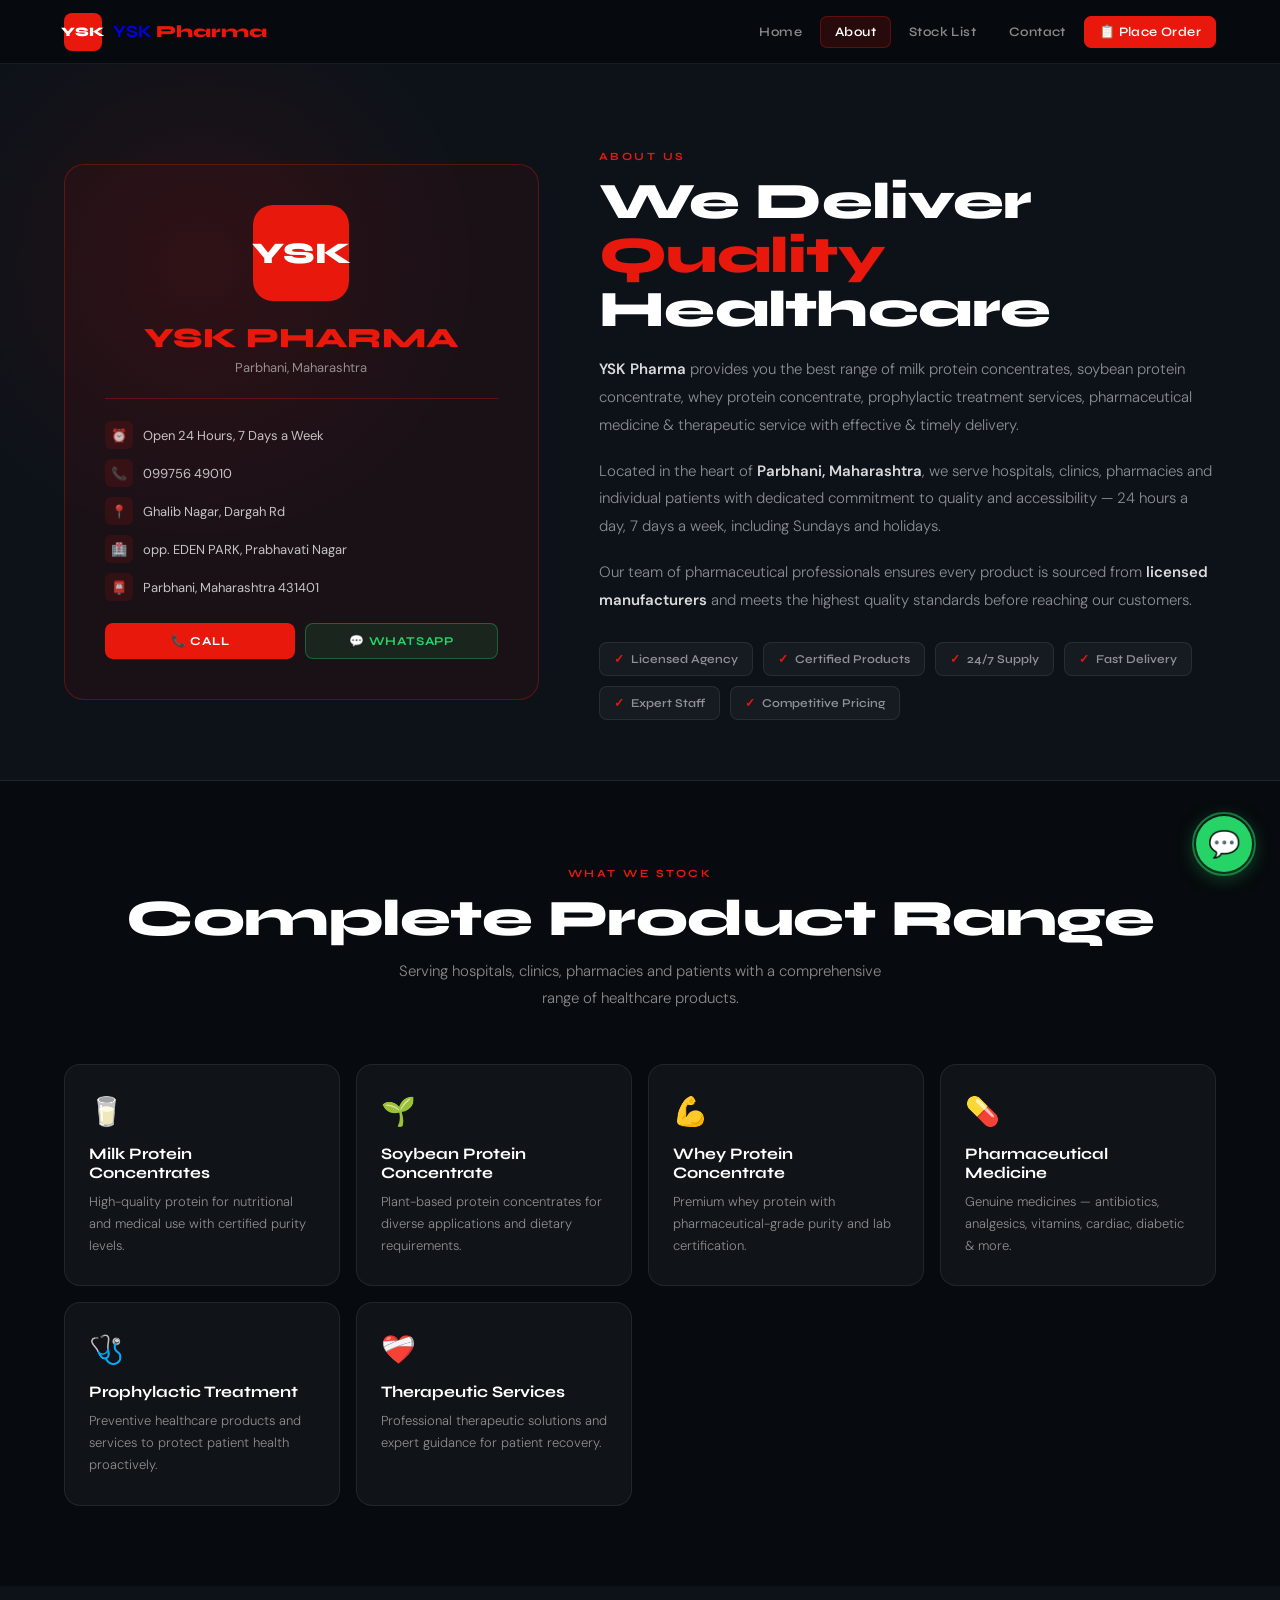
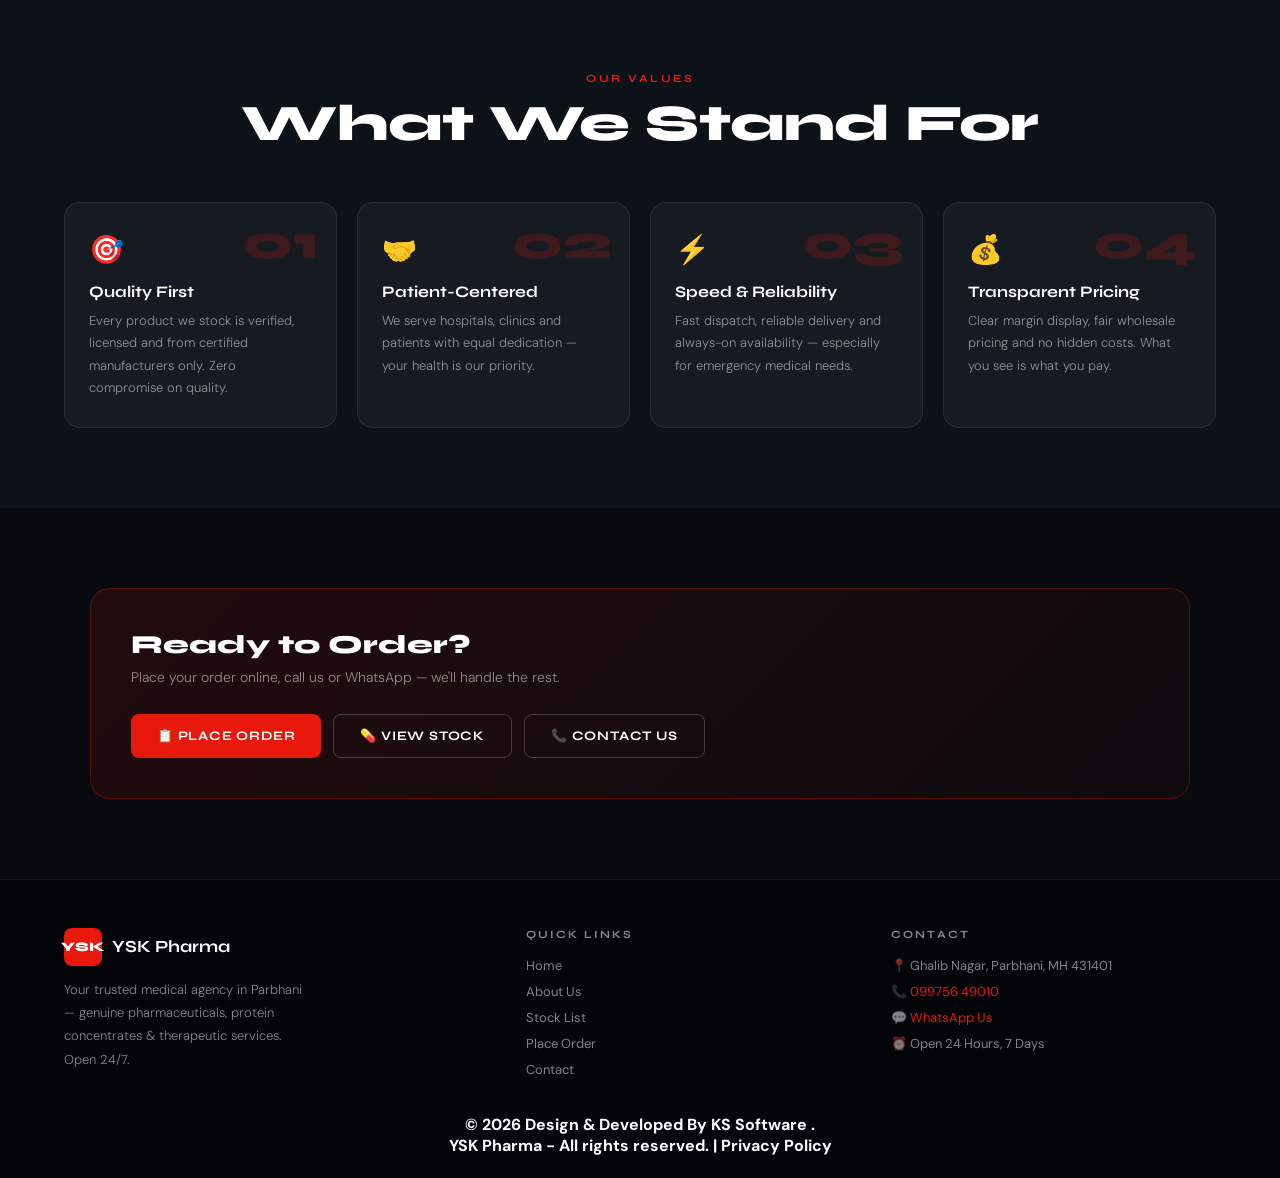
==== about.html @ 0a5736e4 "YSK PHARMA WHOLESALE WERBSTIE FOR YSK" ====
<!DOCTYPE html>
<html lang="en">
<head>
<meta charset="UTF-8">
<meta name="viewport" content="width=device-width, initial-scale=1.0">
<title>About Us — YSK Pharma | Parbhani</title>
<link rel="stylesheet" href="style.css">
<style>
.about-hero {
  padding:80px 5% 60px;
  background:var(--dark2);
  border-bottom:1px solid var(--border);
  position:relative; overflow:hidden;
}
.about-hero::before {
  content:''; position:absolute; top:-100px; left:-100px;
  width:600px; height:600px; border-radius:50%;
  background:radial-gradient(circle,rgba(232,24,12,.1) 0%,transparent 65%);
  pointer-events:none;
}
.about-hero-inner { display:grid; grid-template-columns:1fr 1.3fr; gap:60px; align-items:center; max-width:1200px; margin:0 auto; position:relative; z-index:1; }

/* profile card */
.profile-card {
  background:rgba(232,24,12,.06); border:1px solid var(--border-red);
  border-radius:20px; padding:40px; text-align:center;
}
.profile-icon {
  width:96px; height:96px; background:var(--red); border-radius:20px;
  display:flex; align-items:center; justify-content:center;
  font-family:var(--fd); font-size:30px; font-weight:800; color:#fff;
  margin:0 auto 20px;
}
.profile-name { font-family:var(--fd); font-size:28px; font-weight:800; color:var(--red); margin-bottom:4px; }
.profile-loc { font-size:13px; color:var(--muted); }
.profile-div { border:none; border-top:1px solid var(--border-red); margin:22px 0; }
.profile-items { display:flex; flex-direction:column; gap:10px; text-align:left; }
.pi { display:flex; align-items:center; gap:10px; font-size:13px; color:rgba(255,255,255,.75); }
.pi-ico { width:28px; height:28px; background:rgba(232,24,12,.12); border-radius:6px; display:flex; align-items:center; justify-content:center; font-size:13px; flex-shrink:0; }
.profile-btns { display:flex; gap:10px; margin-top:22px; }
.profile-btns a { flex:1; justify-content:center; font-size:12px; padding:10px 16px; }

/* about content */
.about-content .sec-h { margin-bottom:20px; }
.about-content p { color:var(--muted); font-size:15px; line-height:1.85; margin-bottom:18px; font-weight:300; }
.about-content p strong { color:rgba(255,255,255,.85); font-weight:600; }
.cert-row { display:flex; gap:10px; flex-wrap:wrap; margin-top:28px; }
.cert-badge {
  background:var(--panel); border:1px solid var(--border); border-radius:8px;
  padding:9px 14px; font-size:12px; font-family:var(--fd); font-weight:600; color:var(--muted);
  display:flex; align-items:center; gap:7px;
}
.cert-badge span { color:var(--red); }

/* values */
.vals-grid { display:grid; grid-template-columns:repeat(auto-fit,minmax(220px,1fr)); gap:20px; }
.val-card {
  background:var(--panel); border:1px solid var(--border); border-radius:16px;
  padding:28px 24px; transition:all .3s; position:relative;
}
.val-card:hover { background:var(--panel-h); border-color:var(--border-red); transform:translateY(-4px); }
.val-num {
  font-family:var(--fd); font-size:48px; font-weight:800;
  color:rgba(232,24,12,.2); position:absolute; top:16px; right:18px; line-height:1;
}
.val-icon { font-size:28px; margin-bottom:14px; }
.val-title { font-family:var(--fd); font-size:16px; font-weight:700; margin-bottom:9px; }
.val-desc { font-size:13px; color:var(--muted); line-height:1.7; font-weight:300; }

/* team strip */
.team-strip {
  background:linear-gradient(135deg,rgba(232,24,12,.12),rgba(232,24,12,.03));
  border:1px solid var(--border-red); border-radius:20px; padding:40px;
  display:flex; align-items:center; justify-content:space-between; gap:28px; flex-wrap:wrap;
}
.team-strip-text h3 { font-family:var(--fd); font-size:26px; font-weight:800; margin-bottom:8px; }
.team-strip-text p { font-size:14px; color:var(--muted); font-weight:300; }
.team-strip-btns { display:flex; gap:12px; flex-wrap:wrap; }

@media(max-width:900px){
  .about-hero-inner { grid-template-columns:1fr; }
}
</style>
</head>
<body>

<!-- NAV -->
<nav id="nav">
  <a href="index.html" class="nav-logo">
    <div class="nav-mark">YSK</div>
    <div class="nav-brand">YSK <b>Pharma</b></div>
  </a>
  <div class="nav-links" id="navLinks">
    <a href="index.html">Home</a>
    <a href="about.html" class="active">About</a>
    <a href="stock.html">Stock List</a>
    <a href="contact.html">Contact</a>
    <a href="order.html" class="nav-cta">📋 Place Order</a>
  </div>
  <button class="nav-mb" onclick="document.getElementById('nav').classList.toggle('mobile-open')">☰</button>
</nav>

<div class="pg">

  <!-- ABOUT HERO -->
  <section class="about-hero">
    <div class="about-hero-inner">
      <div class="profile-card">
        <div class="profile-icon">YSK</div>
        <div class="profile-name">YSK PHARMA</div>
        <div class="profile-loc">Parbhani, Maharashtra</div>
        <div class="profile-div"></div>
        <div class="profile-items">
          <div class="pi"><div class="pi-ico">⏰</div>Open 24 Hours, 7 Days a Week</div>
          <div class="pi"><div class="pi-ico">📞</div>099756 49010</div>
          <div class="pi"><div class="pi-ico">📍</div>Ghalib Nagar, Dargah Rd</div>
          <div class="pi"><div class="pi-ico">🏥</div>opp. EDEN PARK, Prabhavati Nagar</div>
          <div class="pi"><div class="pi-ico">📮</div>Parbhani, Maharashtra 431401</div>
        </div>
        <div class="profile-btns">
          <a href="tel:09975649010" class="btn-r">📞 Call</a>
          <a href="https://wa.me/919975649010" target="_blank" class="btn-wa">💬 WhatsApp</a>
        </div>
      </div>

      <div class="about-content">
        <div class="sec-tag">About Us</div>
        <h2 class="sec-h">We Deliver <span style="color:var(--red)">Quality</span><br>Healthcare</h2>
        <p><strong>YSK Pharma</strong> provides you the best range of milk protein concentrates, soybean protein concentrate, whey protein concentrate, prophylactic treatment services, pharmaceutical medicine &amp; therapeutic service with effective &amp; timely delivery.</p>
        <p>Located in the heart of <strong>Parbhani, Maharashtra</strong>, we serve hospitals, clinics, pharmacies and individual patients with dedicated commitment to quality and accessibility — 24 hours a day, 7 days a week, including Sundays and holidays.</p>
        <p>Our team of pharmaceutical professionals ensures every product is sourced from <strong>licensed manufacturers</strong> and meets the highest quality standards before reaching our customers.</p>
        <div class="cert-row">
          <div class="cert-badge"><span>✓</span> Licensed Agency</div>
          <div class="cert-badge"><span>✓</span> Certified Products</div>
          <div class="cert-badge"><span>✓</span> 24/7 Supply</div>
          <div class="cert-badge"><span>✓</span> Fast Delivery</div>
          <div class="cert-badge"><span>✓</span> Expert Staff</div>
          <div class="cert-badge"><span>✓</span> Competitive Pricing</div>
        </div>
      </div>
    </div>
  </section>

  <!-- PRODUCT RANGE -->
  <section class="section sec-darker">
    <div class="sec-header center">
      <div class="sec-tag">What We Stock</div>
      <h2 class="sec-h">Complete Product Range</h2>
      <p class="sec-sub">Serving hospitals, clinics, pharmacies and patients with a comprehensive range of healthcare products.</p>
    </div>
    <div class="svc-grid">
      <div class="svc-card"><div class="svc-icon">🥛</div><div class="svc-name">Milk Protein Concentrates</div><p class="svc-desc">High-quality protein for nutritional and medical use with certified purity levels.</p></div>
      <div class="svc-card"><div class="svc-icon">🌱</div><div class="svc-name">Soybean Protein Concentrate</div><p class="svc-desc">Plant-based protein concentrates for diverse applications and dietary requirements.</p></div>
      <div class="svc-card"><div class="svc-icon">💪</div><div class="svc-name">Whey Protein Concentrate</div><p class="svc-desc">Premium whey protein with pharmaceutical-grade purity and lab certification.</p></div>
      <div class="svc-card"><div class="svc-icon">💊</div><div class="svc-name">Pharmaceutical Medicine</div><p class="svc-desc">Genuine medicines — antibiotics, analgesics, vitamins, cardiac, diabetic &amp; more.</p></div>
      <div class="svc-card"><div class="svc-icon">🩺</div><div class="svc-name">Prophylactic Treatment</div><p class="svc-desc">Preventive healthcare products and services to protect patient health proactively.</p></div>
      <div class="svc-card"><div class="svc-icon">❤️‍🩹</div><div class="svc-name">Therapeutic Services</div><p class="svc-desc">Professional therapeutic solutions and expert guidance for patient recovery.</p></div>
    </div>
  </section>

  <!-- VALUES -->
  <section class="section sec-dark">
    <div class="sec-header center">
      <div class="sec-tag">Our Values</div>
      <h2 class="sec-h">What We Stand For</h2>
    </div>
    <div class="vals-grid">
      <div class="val-card">
        <div class="val-num">01</div>
        <div class="val-icon">🎯</div>
        <div class="val-title">Quality First</div>
        <p class="val-desc">Every product we stock is verified, licensed and from certified manufacturers only. Zero compromise on quality.</p>
      </div>
      <div class="val-card">
        <div class="val-num">02</div>
        <div class="val-icon">🤝</div>
        <div class="val-title">Patient-Centered</div>
        <p class="val-desc">We serve hospitals, clinics and patients with equal dedication — your health is our priority.</p>
      </div>
      <div class="val-card">
        <div class="val-num">03</div>
        <div class="val-icon">⚡</div>
        <div class="val-title">Speed & Reliability</div>
        <p class="val-desc">Fast dispatch, reliable delivery and always-on availability — especially for emergency medical needs.</p>
      </div>
      <div class="val-card">
        <div class="val-num">04</div>
        <div class="val-icon">💰</div>
        <div class="val-title">Transparent Pricing</div>
        <p class="val-desc">Clear margin display, fair wholesale pricing and no hidden costs. What you see is what you pay.</p>
      </div>
    </div>
  </section>

  <!-- TEAM STRIP -->
  <section class="section sec-darker">
    <div style="max-width:1100px;margin:0 auto;">
      <div class="team-strip">
        <div class="team-strip-text">
          <h3>Ready to Order?</h3>
          <p>Place your order online, call us or WhatsApp — we'll handle the rest.</p>
        </div>
        <div class="team-strip-btns">
          <a href="order.html" class="btn-r">📋 Place Order</a>
          <a href="stock.html" class="btn-g">💊 View Stock</a>
          <a href="contact.html" class="btn-g">📞 Contact Us</a>
        </div>
      </div>
    </div>
  </section>

  <!-- FOOTER -->
  <footer>
    <div class="ft-grid">
      <div class="ft-brand">
        <div class="ft-brand-name"><div class="nav-mark">YSK</div><span>YSK Pharma</span></div>
        <p>Your trusted medical agency in Parbhani — genuine pharmaceuticals, protein concentrates &amp; therapeutic services. Open 24/7.</p>
      </div>
      <div class="ft-col">
        <h4>Quick Links</h4>
        <ul>
          <li><a href="index.html">Home</a></li>
          <li><a href="about.html">About Us</a></li>
          <li><a href="stock.html">Stock List</a></li>
          <li><a href="order.html">Place Order</a></li>
          <li><a href="contact.html">Contact</a></li>
        </ul>
      </div>
      <div class="ft-col">
        <h4>Contact</h4>
        <ul>
          <li>📍 Ghalib Nagar, Parbhani, MH 431401</li>
          <li>📞 <a href="tel:09975649010" style="color:var(--red);text-decoration:none;">099756 49010</a></li>
          <li>💬 <a href="https://wa.me/919975649010" target="_blank" style="color:var(--red);text-decoration:none;">WhatsApp Us</a></li>
          <li>⏰ Open 24 Hours, 7 Days</li>
        </ul>
      </div>
    </div>
    <div style="text-align: center; color: white; font-weight: bold;">
    <p>
        &copy; 2026 
        <a href="https://kssoftware.co.in" target="_blank" style="color: white; text-decoration: none;">
            <b>Design & Developed By KS Software</b>
        </a>. 
        <br>YSK Pharma - All rights reserved. | 
        <a href="#" style="color: white; text-decoration: none;">
            Privacy Policy
        </a>
    </p>
</div>
  </footer>

</div>

<a class="wa-float" href="https://wa.me/919975649010" target="_blank"><div class="wa-ring"></div>💬</a>
</body>
</html>
---- style.css ----
@import url('https://fonts.googleapis.com/css2?family=Syne:wght@400;500;600;700;800&family=DM+Sans:ital,wght@0,300;0,400;0,500;0,600;1,300&family=Space+Mono:wght@400;700&display=swap');

:root {
  --red: #E8180C;
  --red-dark: #b8100a;
  --red-glow: rgba(232,24,12,0.22);
  --dark: #070A0E;
  --dark2: #0D1219;
  --dark3: #131A24;
  --panel: rgba(255,255,255,0.04);
  --panel-h: rgba(255,255,255,0.07);
  --border: rgba(255,255,255,0.08);
  --border-red: rgba(232,24,12,0.32);
  --white: #fff;
  --muted: rgba(255,255,255,0.52);
  --muted2: rgba(255,255,255,0.28);
  --green: #22c55e;
  --orange: #f59e0b;
  --fd: 'Syne', sans-serif;
  --fb: 'DM Sans', sans-serif;
  --fm: 'Space Mono', monospace;
}

*, *::before, *::after { margin:0; padding:0; box-sizing:border-box; }
html { scroll-behavior:smooth; }
body {
  font-family:var(--fb);
  background:var(--dark);
  color:var(--white);
  overflow-x:hidden;
  min-height:100vh;
}

/* scrollbar */
::-webkit-scrollbar { width:4px; }
::-webkit-scrollbar-track { background:var(--dark); }
::-webkit-scrollbar-thumb { background:var(--red); border-radius:3px; }

/* noise */
body::before {
  content:''; position:fixed; inset:0; pointer-events:none; z-index:0; opacity:.35;
  background-image:url("data:image/svg+xml,%3Csvg viewBox='0 0 200 200' xmlns='http://www.w3.org/2000/svg'%3E%3Cfilter id='n'%3E%3CfeTurbulence type='fractalNoise' baseFrequency='.85' numOctaves='4' stitchTiles='stitch'/%3E%3C/filter%3E%3Crect width='100%25' height='100%25' filter='url(%23n)' opacity='.05'/%3E%3C/svg%3E");
}

/* ─── NAV ─── */
nav {
  position:fixed; top:0; left:0; right:0; z-index:1000;
  height:64px;
  background:rgba(7,10,14,0.92); backdrop-filter:blur(24px); -webkit-backdrop-filter:blur(24px);
  border-bottom:1px solid var(--border);
  display:flex; align-items:center; justify-content:space-between;
  padding:0 5%;
}
.nav-logo { display:flex; align-items:center; gap:11px; text-decoration:none; }
.nav-mark {
  width:38px; height:38px; background:var(--red); border-radius:8px;
  display:flex; align-items:center; justify-content:center;
  font-family:var(--fd); font-weight:800; font-size:13px; color:#fff; flex-shrink:0;
}
.nav-brand { font-family:var(--fd); font-size:17px; font-weight:700; }
.nav-brand b { color:var(--red); font-weight:800; }
.nav-links { display:flex; align-items:center; gap:3px; }
.nav-links a {
  color:var(--muted); text-decoration:none;
  font-family:var(--fd); font-size:13px; font-weight:600; letter-spacing:.4px;
  padding:7px 14px; border-radius:7px; transition:all .2s; border:1px solid transparent;
}
.nav-links a:hover { color:#fff; background:var(--panel); }
.nav-links a.active { color:#fff; background:rgba(232,24,12,.14); border-color:var(--border-red); }
.nav-cta { background:var(--red)!important; color:#fff!important; border-color:var(--red)!important; }
.nav-cta:hover { background:var(--red-dark)!important; box-shadow:0 4px 20px var(--red-glow); }
.nav-mb { display:none; background:none; border:none; color:#fff; font-size:22px; cursor:pointer; }

/* main content offset */
.pg { padding-top:64px; position:relative; z-index:1; }

/* ─── BUTTONS ─── */
.btn-r {
  display:inline-flex; align-items:center; gap:8px;
  background:var(--red); color:#fff; padding:13px 26px;
  border:none; border-radius:8px; font-family:var(--fd); font-size:13px; font-weight:700;
  letter-spacing:.8px; text-transform:uppercase; cursor:pointer; text-decoration:none;
  transition:all .2s;
}
.btn-r:hover { background:var(--red-dark); transform:translateY(-2px); box-shadow:0 8px 28px var(--red-glow); }
.btn-g {
  display:inline-flex; align-items:center; gap:8px;
  background:transparent; color:#fff; padding:13px 26px;
  border:1px solid rgba(255,255,255,.2); border-radius:8px;
  font-family:var(--fd); font-size:13px; font-weight:700; letter-spacing:.8px;
  text-transform:uppercase; cursor:pointer; text-decoration:none; transition:all .2s;
}
.btn-g:hover { border-color:var(--red); color:var(--red); }
.btn-wa {
  display:inline-flex; align-items:center; gap:8px;
  background:rgba(37,211,102,.1); color:#25D366; padding:13px 26px;
  border:1px solid rgba(37,211,102,.35); border-radius:8px;
  font-family:var(--fd); font-size:13px; font-weight:700; letter-spacing:.8px;
  text-transform:uppercase; cursor:pointer; text-decoration:none; transition:all .2s;
}
.btn-wa:hover { background:rgba(37,211,102,.2); }

/* ─── SECTION HELPERS ─── */
.section { padding:80px 5%; }
.sec-dark { background:var(--dark2); }
.sec-darker { background:var(--dark); }
.sec-tag {
  display:inline-block; font-family:var(--fd); font-size:11px; font-weight:700;
  letter-spacing:2.5px; text-transform:uppercase; color:var(--red); margin-bottom:12px;
}
.sec-h { font-family:var(--fd); font-size:clamp(32px,4vw,52px); font-weight:800; line-height:1.05; letter-spacing:-.5px; }
.sec-sub { font-size:15px; color:var(--muted); margin-top:12px; max-width:500px; line-height:1.8; font-weight:300; }
.sec-header { margin-bottom:52px; }
.sec-header.center { text-align:center; }
.sec-header.center .sec-sub { margin:12px auto 0; }

/* ─── CARDS / GRID ─── */
.svc-grid { display:grid; grid-template-columns:repeat(auto-fit,minmax(240px,1fr)); gap:16px; }
.svc-card {
  background:var(--panel); border:1px solid var(--border); border-radius:16px;
  padding:28px 24px; transition:all .3s; position:relative; overflow:hidden;
}
.svc-card::after {
  content:''; position:absolute; bottom:0; left:0; right:0; height:2px;
  background:var(--red); transform:scaleX(0); transform-origin:left; transition:transform .3s;
}
.svc-card:hover { background:var(--panel-h); border-color:var(--border-red); transform:translateY(-4px); }
.svc-card:hover::after { transform:scaleX(1); }
.svc-icon { font-size:28px; margin-bottom:14px; }
.svc-name { font-family:var(--fd); font-size:16px; font-weight:700; margin-bottom:9px; }
.svc-desc { font-size:13px; color:var(--muted); line-height:1.7; font-weight:300; }

/* ─── FOOTER ─── */
footer { background:#030508; border-top:1px solid var(--border); padding:48px 5% 22px; }
.ft-grid { display:grid; grid-template-columns:1.3fr 1fr 1fr; gap:40px; margin-bottom:36px; }
.ft-brand-name { display:flex; align-items:center; gap:10px; margin-bottom:12px; }
.ft-brand-name span { font-family:var(--fd); font-size:17px; font-weight:700; }
.ft-brand p { font-size:13px; color:var(--muted); line-height:1.8; max-width:240px; font-weight:300; }
.ft-col h4 { font-family:var(--fd); font-size:11px; font-weight:700; letter-spacing:2px; text-transform:uppercase; color:var(--muted); margin-bottom:16px; }
.ft-col ul { list-style:none; display:flex; flex-direction:column; gap:9px; }
.ft-col ul li a { color:rgba(255,255,255,.5); text-decoration:none; font-size:13px; transition:color .15s; }
.ft-col ul li a:hover { color:var(--red); }
.ft-col ul li { font-size:13px; color:rgba(255,255,255,.5); }
.ft-bottom { border-top:1px solid var(--border); padding-top:20px; display:flex; justify-content:space-between; align-items:center; flex-wrap:wrap; gap:10px; }
.ft-bottom p { font-size:12px; color:rgba(255,255,255,.28); }
.ft-bottom .r { color:var(--red); }

/* ─── WHATSAPP FLOAT ─── */
.wa-float {
  position:fixed; bottom:28px; right:28px; z-index:999;
  width:56px; height:56px; background:#25D366; border-radius:50%;
  display:flex; align-items:center; justify-content:center;
  box-shadow:0 4px 20px rgba(37,211,102,.4); cursor:pointer;
  font-size:26px; border:none; transition:all .25s; text-decoration:none;
}
.wa-float:hover { transform:scale(1.1); box-shadow:0 6px 30px rgba(37,211,102,.55); }
.wa-ring {
  position:absolute; inset:-4px; border-radius:50%;
  border:2px solid rgba(37,211,102,.5); animation:ring 2s ease-out infinite;
}
@keyframes ring { 0%{transform:scale(1);opacity:.8} 100%{transform:scale(1.45);opacity:0} }

/* ─── FORM ELEMENTS ─── */
.fg { margin-bottom:16px; }
.fg label { display:block; font-size:11px; font-weight:700; letter-spacing:1px; text-transform:uppercase; color:var(--muted); margin-bottom:7px; font-family:var(--fd); }
.fg input, .fg select, .fg textarea {
  width:100%; background:rgba(255,255,255,.05); border:1px solid var(--border);
  border-radius:8px; padding:11px 14px; color:#fff; font-size:13px; font-family:var(--fb);
  outline:none; transition:border-color .2s;
}
.fg input:focus, .fg select:focus, .fg textarea:focus { border-color:var(--red); }
.fg select option { background:#111; }
.fg textarea { resize:vertical; }
.fr { display:grid; grid-template-columns:1fr 1fr; gap:14px; }

/* ─── TOAST ─── */
.toast-area { position:fixed; bottom:96px; right:28px; z-index:9999; display:flex; flex-direction:column; gap:9px; }
.toast {
  background:var(--dark2); border:1px solid var(--border); border-radius:10px;
  padding:13px 18px; font-size:13px; min-width:220px; max-width:310px;
  display:flex; align-items:center; gap:10px;
  box-shadow:0 8px 24px rgba(0,0,0,.5);
  animation:slideUp .3s ease;
}
.toast.ok { border-left:3px solid var(--green); }
.toast.err { border-left:3px solid var(--red); }
@keyframes slideUp { from{opacity:0;transform:translateY(12px)} to{opacity:1;transform:translateY(0)} }

/* ─── BADGES ─── */
.badge { padding:4px 10px; border-radius:999px; font-size:10px; font-weight:700; letter-spacing:.5px; display:inline-flex; align-items:center; gap:5px; font-family:var(--fd); }
.b-ok  { background:rgba(34,197,94,.12);  color:#22c55e; border:1px solid rgba(34,197,94,.3); }
.b-low { background:rgba(245,158,11,.12); color:#f59e0b; border:1px solid rgba(245,158,11,.3); }
.b-out { background:rgba(232,24,12,.12);  color:#ff5a5a; border:1px solid rgba(232,24,12,.3); }

/* ─── MOBILE ─── */
@media(max-width:900px){
  .nav-links { display:none; }
  .nav-mb { display:block; }
  .mobile-open .nav-links {
    display:flex; flex-direction:column;
    position:fixed; top:64px; left:0; right:0;
    background:rgba(7,10,14,.97); backdrop-filter:blur(20px);
    padding:14px; gap:4px; border-bottom:1px solid var(--border-red); z-index:999;
  }
  .ft-grid { grid-template-columns:1fr 1fr; }
  .fr { grid-template-columns:1fr; }
}
@media(max-width:600px){
  .ft-grid { grid-template-columns:1fr; }
}
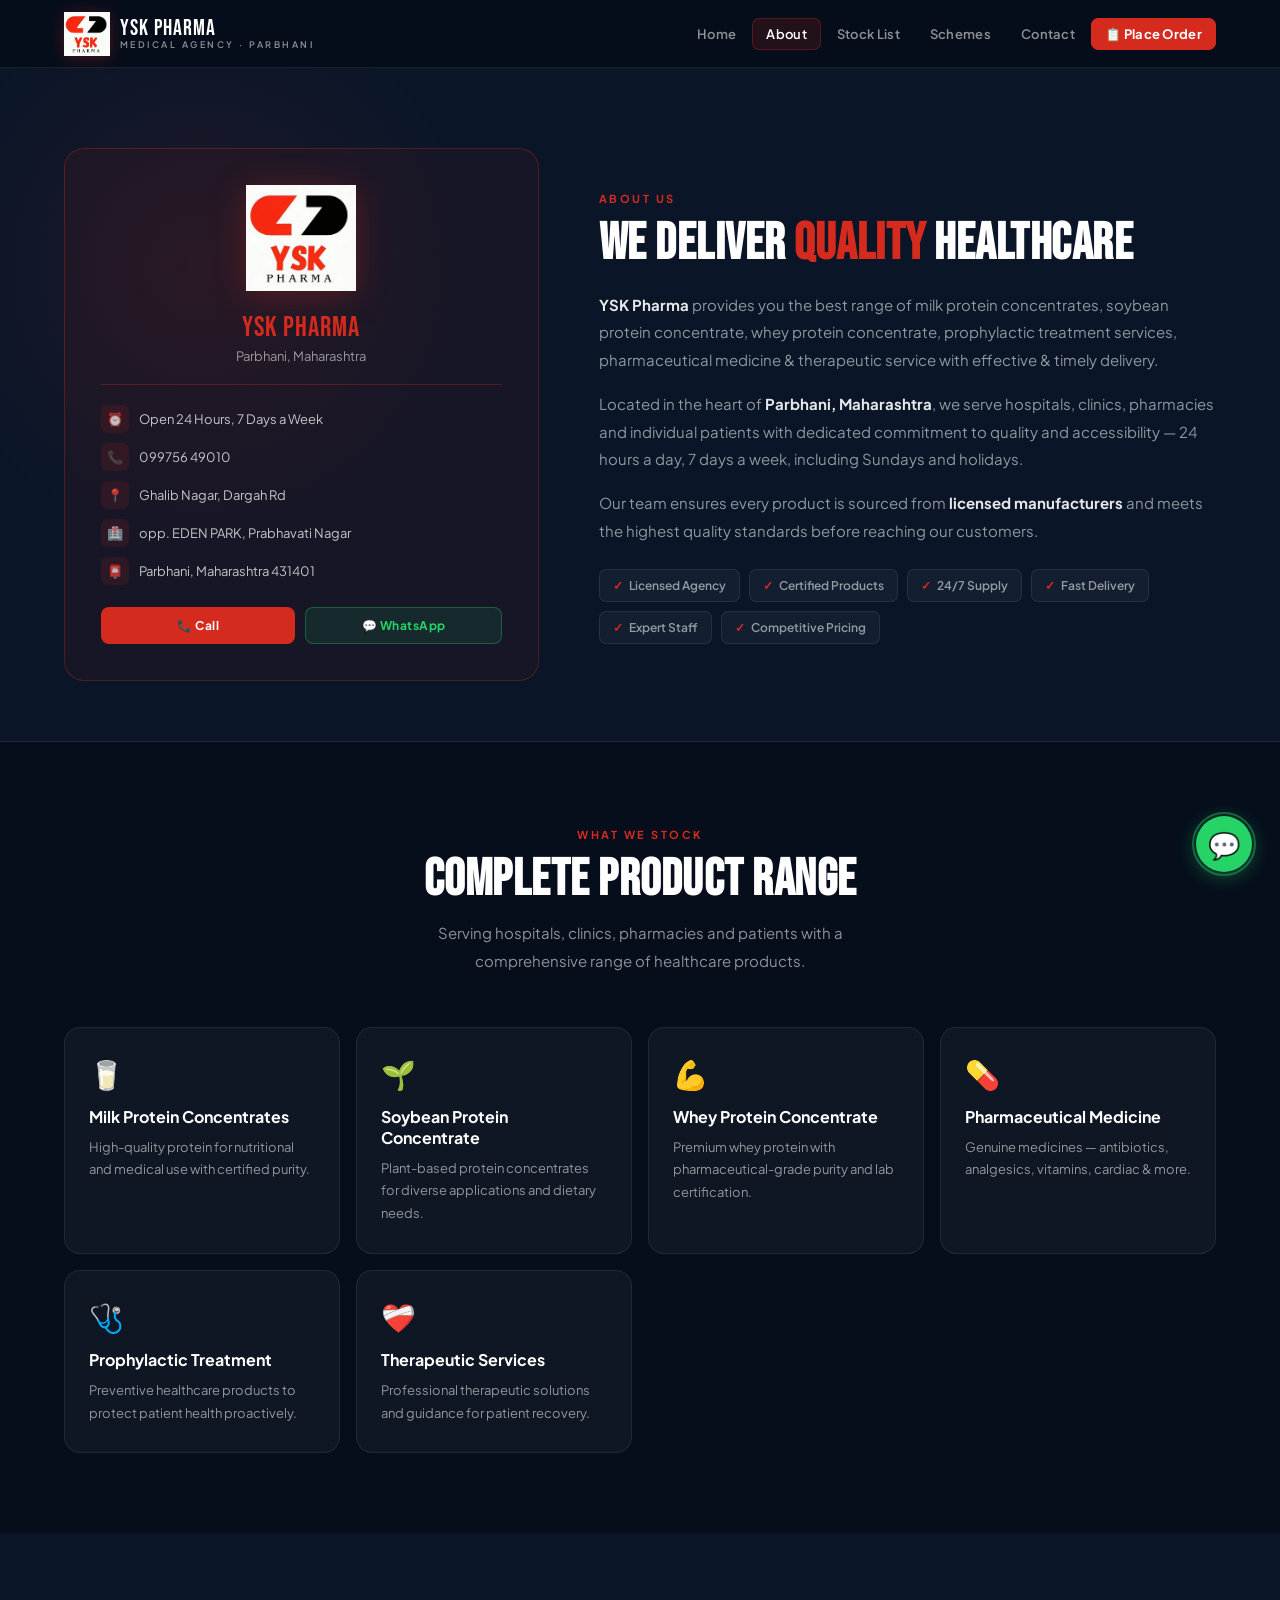
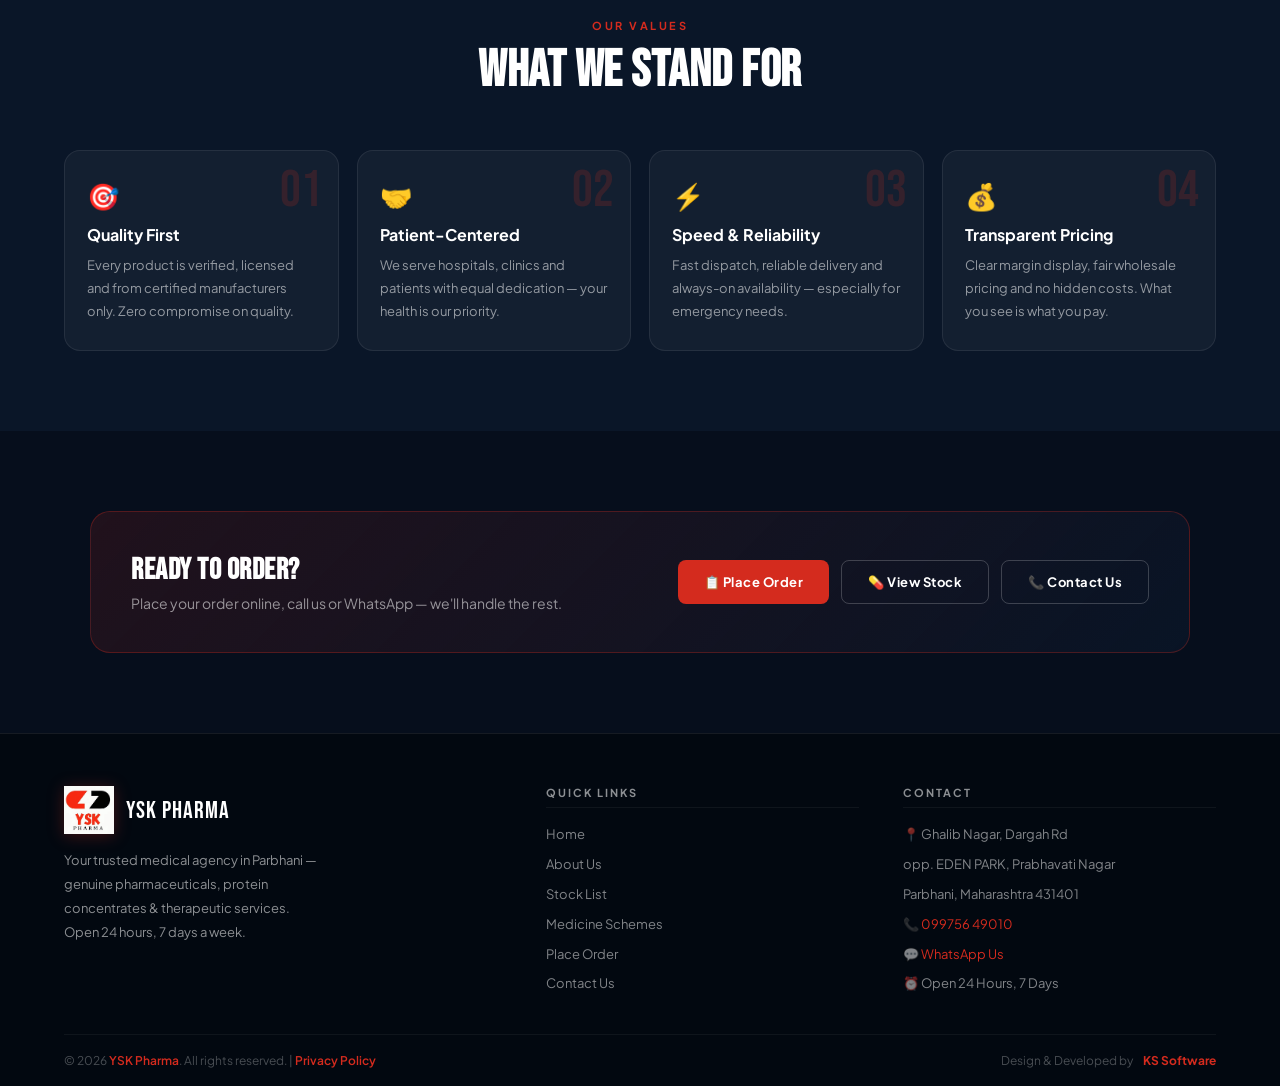
==== commit 4a0f1b06: "FINAL CODE FINAL CODE" ====
--- a/about.html
+++ b/about.html
@@ -1,147 +1,101 @@
 <!DOCTYPE html>
 <html lang="en">
 <head>
-<meta charset="UTF-8">
-<meta name="viewport" content="width=device-width, initial-scale=1.0">
+<meta charset="UTF-8"><meta name="viewport" content="width=device-width, initial-scale=1.0">
 <title>About Us — YSK Pharma | Parbhani</title>
+<link rel="icon" href="[data-uri]" type="image/jpeg">
 <link rel="stylesheet" href="style.css">
 <style>
-.about-hero {
-  padding:80px 5% 60px;
-  background:var(--dark2);
-  border-bottom:1px solid var(--border);
-  position:relative; overflow:hidden;
-}
-.about-hero::before {
-  content:''; position:absolute; top:-100px; left:-100px;
-  width:600px; height:600px; border-radius:50%;
-  background:radial-gradient(circle,rgba(232,24,12,.1) 0%,transparent 65%);
-  pointer-events:none;
-}
-.about-hero-inner { display:grid; grid-template-columns:1fr 1.3fr; gap:60px; align-items:center; max-width:1200px; margin:0 auto; position:relative; z-index:1; }
-
-/* profile card */
-.profile-card {
-  background:rgba(232,24,12,.06); border:1px solid var(--border-red);
-  border-radius:20px; padding:40px; text-align:center;
-}
-.profile-icon {
-  width:96px; height:96px; background:var(--red); border-radius:20px;
-  display:flex; align-items:center; justify-content:center;
-  font-family:var(--fd); font-size:30px; font-weight:800; color:#fff;
-  margin:0 auto 20px;
-}
-.profile-name { font-family:var(--fd); font-size:28px; font-weight:800; color:var(--red); margin-bottom:4px; }
-.profile-loc { font-size:13px; color:var(--muted); }
-.profile-div { border:none; border-top:1px solid var(--border-red); margin:22px 0; }
-.profile-items { display:flex; flex-direction:column; gap:10px; text-align:left; }
-.pi { display:flex; align-items:center; gap:10px; font-size:13px; color:rgba(255,255,255,.75); }
-.pi-ico { width:28px; height:28px; background:rgba(232,24,12,.12); border-radius:6px; display:flex; align-items:center; justify-content:center; font-size:13px; flex-shrink:0; }
-.profile-btns { display:flex; gap:10px; margin-top:22px; }
-.profile-btns a { flex:1; justify-content:center; font-size:12px; padding:10px 16px; }
-
-/* about content */
-.about-content .sec-h { margin-bottom:20px; }
-.about-content p { color:var(--muted); font-size:15px; line-height:1.85; margin-bottom:18px; font-weight:300; }
-.about-content p strong { color:rgba(255,255,255,.85); font-weight:600; }
-.cert-row { display:flex; gap:10px; flex-wrap:wrap; margin-top:28px; }
-.cert-badge {
-  background:var(--panel); border:1px solid var(--border); border-radius:8px;
-  padding:9px 14px; font-size:12px; font-family:var(--fd); font-weight:600; color:var(--muted);
-  display:flex; align-items:center; gap:7px;
-}
-.cert-badge span { color:var(--red); }
-
-/* values */
-.vals-grid { display:grid; grid-template-columns:repeat(auto-fit,minmax(220px,1fr)); gap:20px; }
-.val-card {
-  background:var(--panel); border:1px solid var(--border); border-radius:16px;
-  padding:28px 24px; transition:all .3s; position:relative;
-}
-.val-card:hover { background:var(--panel-h); border-color:var(--border-red); transform:translateY(-4px); }
-.val-num {
-  font-family:var(--fd); font-size:48px; font-weight:800;
-  color:rgba(232,24,12,.2); position:absolute; top:16px; right:18px; line-height:1;
-}
-.val-icon { font-size:28px; margin-bottom:14px; }
-.val-title { font-family:var(--fd); font-size:16px; font-weight:700; margin-bottom:9px; }
-.val-desc { font-size:13px; color:var(--muted); line-height:1.7; font-weight:300; }
-
-/* team strip */
-.team-strip {
-  background:linear-gradient(135deg,rgba(232,24,12,.12),rgba(232,24,12,.03));
-  border:1px solid var(--border-red); border-radius:20px; padding:40px;
-  display:flex; align-items:center; justify-content:space-between; gap:28px; flex-wrap:wrap;
-}
-.team-strip-text h3 { font-family:var(--fd); font-size:26px; font-weight:800; margin-bottom:8px; }
-.team-strip-text p { font-size:14px; color:var(--muted); font-weight:300; }
-.team-strip-btns { display:flex; gap:12px; flex-wrap:wrap; }
-
-@media(max-width:900px){
-  .about-hero-inner { grid-template-columns:1fr; }
-}
+.about-hero{ padding:80px 5% 60px; background:var(--dark2); border-bottom:1px solid var(--border); position:relative; overflow:hidden; }
+.about-hero::before{ content:''; position:absolute; top:-100px; left:-100px; width:600px; height:600px; border-radius:50%; background:radial-gradient(circle,rgba(212,43,30,.1) 0%,transparent 65%); pointer-events:none; }
+.ah-inner{ display:grid; grid-template-columns:1fr 1.3fr; gap:60px; align-items:center; max-width:1200px; margin:0 auto; position:relative; z-index:1; }
+.profile-card{ background:rgba(212,43,30,.06); border:1px solid var(--red-border); border-radius:20px; padding:36px; text-align:center; }
+.profile-logo{ width:110px; height:auto; margin:0 auto 20px; display:block; filter:drop-shadow(0 4px 16px rgba(212,43,30,.3)); }
+.profile-name{ font-family:var(--disp); font-size:28px; color:var(--red); margin-bottom:4px; letter-spacing:1px; }
+.profile-loc{ font-size:13px; color:var(--muted); }
+.profile-div{ border:none; border-top:1px solid var(--red-border); margin:20px 0; }
+.p-items{ display:flex; flex-direction:column; gap:10px; text-align:left; }
+.pi{ display:flex; align-items:center; gap:10px; font-size:13px; color:rgba(255,255,255,.75); }
+.pi-ic{ width:28px; height:28px; background:rgba(212,43,30,.12); border-radius:6px; display:flex; align-items:center; justify-content:center; font-size:13px; flex-shrink:0; }
+.p-btns{ display:flex; gap:10px; margin-top:22px; }
+.p-btns a{ flex:1; justify-content:center; font-size:12px; padding:10px 14px; }
+.about-content .sec-h{ margin-bottom:20px; }
+.about-content p{ color:var(--muted); font-size:15px; line-height:1.85; margin-bottom:16px; }
+.about-content p strong{ color:rgba(255,255,255,.9); font-weight:700; }
+.cert-row{ display:flex; gap:9px; flex-wrap:wrap; margin-top:24px; }
+.cert-b{ background:var(--panel); border:1px solid var(--border); border-radius:7px; padding:8px 13px; font-size:12px; font-weight:600; color:var(--muted); display:flex; align-items:center; gap:6px; }
+.cert-b span{ color:var(--red); }
+.vals-grid{ display:grid; grid-template-columns:repeat(auto-fit,minmax(220px,1fr)); gap:18px; }
+.val-card{ background:var(--panel); border:1px solid var(--border); border-radius:16px; padding:28px 22px; transition:all .3s; position:relative; }
+.val-card:hover{ background:var(--panel-h); border-color:var(--red-border); transform:translateY(-4px); }
+.val-num{ font-family:var(--disp); font-size:52px; color:rgba(212,43,30,.18); position:absolute; top:14px; right:16px; line-height:1; }
+.val-icon{ font-size:26px; margin-bottom:12px; }
+.val-title{ font-size:16px; font-weight:700; margin-bottom:9px; }
+.val-desc{ font-size:13px; color:var(--muted); line-height:1.75; }
+.cta-strip{ background:linear-gradient(135deg,rgba(212,43,30,.13),rgba(10,22,40,.8)); border:1px solid var(--red-border); border-radius:20px; padding:40px; display:flex; align-items:center; justify-content:space-between; gap:24px; flex-wrap:wrap; }
+.cta-strip-t h3{ font-family:var(--disp); font-size:30px; letter-spacing:.5px; margin-bottom:6px; }
+.cta-strip-t p{ font-size:14px; color:var(--muted); }
+.cta-strip-b{ display:flex; gap:12px; flex-wrap:wrap; }
+@media(max-width:960px){ .ah-inner{ grid-template-columns:1fr; } }
 </style>
 </head>
 <body>
-
-<!-- NAV -->
 <nav id="nav">
   <a href="index.html" class="nav-logo">
-    <div class="nav-mark">YSK</div>
-    <div class="nav-brand">YSK <b>Pharma</b></div>
+    <img src="[data-uri]" class="nav-logo-img" alt="YSK Pharma">
+    <div class="nav-logo-text">
+      <span class="nav-logo-name">YSK Pharma</span>
+      <span class="nav-logo-tag">Medical Agency · Parbhani</span>
+    </div>
   </a>
   <div class="nav-links" id="navLinks">
     <a href="index.html">Home</a>
     <a href="about.html" class="active">About</a>
     <a href="stock.html">Stock List</a>
+    <a href="schemes.html">Schemes</a>
     <a href="contact.html">Contact</a>
     <a href="order.html" class="nav-cta">📋 Place Order</a>
   </div>
   <button class="nav-mb" onclick="document.getElementById('nav').classList.toggle('mobile-open')">☰</button>
 </nav>
-
 <div class="pg">
-
-  <!-- ABOUT HERO -->
   <section class="about-hero">
-    <div class="about-hero-inner">
+    <div class="ah-inner">
       <div class="profile-card">
-        <div class="profile-icon">YSK</div>
+        <img src="[data-uri]" class="profile-logo" alt="YSK Pharma">
         <div class="profile-name">YSK PHARMA</div>
         <div class="profile-loc">Parbhani, Maharashtra</div>
         <div class="profile-div"></div>
-        <div class="profile-items">
-          <div class="pi"><div class="pi-ico">⏰</div>Open 24 Hours, 7 Days a Week</div>
-          <div class="pi"><div class="pi-ico">📞</div>099756 49010</div>
-          <div class="pi"><div class="pi-ico">📍</div>Ghalib Nagar, Dargah Rd</div>
-          <div class="pi"><div class="pi-ico">🏥</div>opp. EDEN PARK, Prabhavati Nagar</div>
-          <div class="pi"><div class="pi-ico">📮</div>Parbhani, Maharashtra 431401</div>
+        <div class="p-items">
+          <div class="pi"><div class="pi-ic">⏰</div>Open 24 Hours, 7 Days a Week</div>
+          <div class="pi"><div class="pi-ic">📞</div>099756 49010</div>
+          <div class="pi"><div class="pi-ic">📍</div>Ghalib Nagar, Dargah Rd</div>
+          <div class="pi"><div class="pi-ic">🏥</div>opp. EDEN PARK, Prabhavati Nagar</div>
+          <div class="pi"><div class="pi-ic">📮</div>Parbhani, Maharashtra 431401</div>
         </div>
-        <div class="profile-btns">
+        <div class="p-btns">
           <a href="tel:09975649010" class="btn-r">📞 Call</a>
           <a href="https://wa.me/919975649010" target="_blank" class="btn-wa">💬 WhatsApp</a>
         </div>
       </div>
-
       <div class="about-content">
         <div class="sec-tag">About Us</div>
-        <h2 class="sec-h">We Deliver <span style="color:var(--red)">Quality</span><br>Healthcare</h2>
+        <h2 class="sec-h">We Deliver <span style="color:var(--red)">Quality</span> Healthcare</h2>
         <p><strong>YSK Pharma</strong> provides you the best range of milk protein concentrates, soybean protein concentrate, whey protein concentrate, prophylactic treatment services, pharmaceutical medicine &amp; therapeutic service with effective &amp; timely delivery.</p>
         <p>Located in the heart of <strong>Parbhani, Maharashtra</strong>, we serve hospitals, clinics, pharmacies and individual patients with dedicated commitment to quality and accessibility — 24 hours a day, 7 days a week, including Sundays and holidays.</p>
-        <p>Our team of pharmaceutical professionals ensures every product is sourced from <strong>licensed manufacturers</strong> and meets the highest quality standards before reaching our customers.</p>
+        <p>Our team ensures every product is sourced from <strong>licensed manufacturers</strong> and meets the highest quality standards before reaching our customers.</p>
         <div class="cert-row">
-          <div class="cert-badge"><span>✓</span> Licensed Agency</div>
-          <div class="cert-badge"><span>✓</span> Certified Products</div>
-          <div class="cert-badge"><span>✓</span> 24/7 Supply</div>
-          <div class="cert-badge"><span>✓</span> Fast Delivery</div>
-          <div class="cert-badge"><span>✓</span> Expert Staff</div>
-          <div class="cert-badge"><span>✓</span> Competitive Pricing</div>
+          <div class="cert-b"><span>✓</span> Licensed Agency</div>
+          <div class="cert-b"><span>✓</span> Certified Products</div>
+          <div class="cert-b"><span>✓</span> 24/7 Supply</div>
+          <div class="cert-b"><span>✓</span> Fast Delivery</div>
+          <div class="cert-b"><span>✓</span> Expert Staff</div>
+          <div class="cert-b"><span>✓</span> Competitive Pricing</div>
         </div>
       </div>
     </div>
   </section>
 
-  <!-- PRODUCT RANGE -->
   <section class="section sec-darker">
     <div class="sec-header center">
       <div class="sec-tag">What We Stock</div>
@@ -149,58 +103,33 @@
       <p class="sec-sub">Serving hospitals, clinics, pharmacies and patients with a comprehensive range of healthcare products.</p>
     </div>
     <div class="svc-grid">
-      <div class="svc-card"><div class="svc-icon">🥛</div><div class="svc-name">Milk Protein Concentrates</div><p class="svc-desc">High-quality protein for nutritional and medical use with certified purity levels.</p></div>
-      <div class="svc-card"><div class="svc-icon">🌱</div><div class="svc-name">Soybean Protein Concentrate</div><p class="svc-desc">Plant-based protein concentrates for diverse applications and dietary requirements.</p></div>
+      <div class="svc-card"><div class="svc-icon">🥛</div><div class="svc-name">Milk Protein Concentrates</div><p class="svc-desc">High-quality protein for nutritional and medical use with certified purity.</p></div>
+      <div class="svc-card"><div class="svc-icon">🌱</div><div class="svc-name">Soybean Protein Concentrate</div><p class="svc-desc">Plant-based protein concentrates for diverse applications and dietary needs.</p></div>
       <div class="svc-card"><div class="svc-icon">💪</div><div class="svc-name">Whey Protein Concentrate</div><p class="svc-desc">Premium whey protein with pharmaceutical-grade purity and lab certification.</p></div>
-      <div class="svc-card"><div class="svc-icon">💊</div><div class="svc-name">Pharmaceutical Medicine</div><p class="svc-desc">Genuine medicines — antibiotics, analgesics, vitamins, cardiac, diabetic &amp; more.</p></div>
-      <div class="svc-card"><div class="svc-icon">🩺</div><div class="svc-name">Prophylactic Treatment</div><p class="svc-desc">Preventive healthcare products and services to protect patient health proactively.</p></div>
-      <div class="svc-card"><div class="svc-icon">❤️‍🩹</div><div class="svc-name">Therapeutic Services</div><p class="svc-desc">Professional therapeutic solutions and expert guidance for patient recovery.</p></div>
+      <div class="svc-card"><div class="svc-icon">💊</div><div class="svc-name">Pharmaceutical Medicine</div><p class="svc-desc">Genuine medicines — antibiotics, analgesics, vitamins, cardiac &amp; more.</p></div>
+      <div class="svc-card"><div class="svc-icon">🩺</div><div class="svc-name">Prophylactic Treatment</div><p class="svc-desc">Preventive healthcare products to protect patient health proactively.</p></div>
+      <div class="svc-card"><div class="svc-icon">❤️‍🩹</div><div class="svc-name">Therapeutic Services</div><p class="svc-desc">Professional therapeutic solutions and guidance for patient recovery.</p></div>
     </div>
   </section>
 
-  <!-- VALUES -->
   <section class="section sec-dark">
     <div class="sec-header center">
       <div class="sec-tag">Our Values</div>
       <h2 class="sec-h">What We Stand For</h2>
     </div>
     <div class="vals-grid">
-      <div class="val-card">
-        <div class="val-num">01</div>
-        <div class="val-icon">🎯</div>
-        <div class="val-title">Quality First</div>
-        <p class="val-desc">Every product we stock is verified, licensed and from certified manufacturers only. Zero compromise on quality.</p>
-      </div>
-      <div class="val-card">
-        <div class="val-num">02</div>
-        <div class="val-icon">🤝</div>
-        <div class="val-title">Patient-Centered</div>
-        <p class="val-desc">We serve hospitals, clinics and patients with equal dedication — your health is our priority.</p>
-      </div>
-      <div class="val-card">
-        <div class="val-num">03</div>
-        <div class="val-icon">⚡</div>
-        <div class="val-title">Speed & Reliability</div>
-        <p class="val-desc">Fast dispatch, reliable delivery and always-on availability — especially for emergency medical needs.</p>
-      </div>
-      <div class="val-card">
-        <div class="val-num">04</div>
-        <div class="val-icon">💰</div>
-        <div class="val-title">Transparent Pricing</div>
-        <p class="val-desc">Clear margin display, fair wholesale pricing and no hidden costs. What you see is what you pay.</p>
-      </div>
+      <div class="val-card"><div class="val-num">01</div><div class="val-icon">🎯</div><div class="val-title">Quality First</div><p class="val-desc">Every product is verified, licensed and from certified manufacturers only. Zero compromise on quality.</p></div>
+      <div class="val-card"><div class="val-num">02</div><div class="val-icon">🤝</div><div class="val-title">Patient-Centered</div><p class="val-desc">We serve hospitals, clinics and patients with equal dedication — your health is our priority.</p></div>
+      <div class="val-card"><div class="val-num">03</div><div class="val-icon">⚡</div><div class="val-title">Speed &amp; Reliability</div><p class="val-desc">Fast dispatch, reliable delivery and always-on availability — especially for emergency needs.</p></div>
+      <div class="val-card"><div class="val-num">04</div><div class="val-icon">💰</div><div class="val-title">Transparent Pricing</div><p class="val-desc">Clear margin display, fair wholesale pricing and no hidden costs. What you see is what you pay.</p></div>
     </div>
   </section>
 
-  <!-- TEAM STRIP -->
   <section class="section sec-darker">
     <div style="max-width:1100px;margin:0 auto;">
-      <div class="team-strip">
-        <div class="team-strip-text">
-          <h3>Ready to Order?</h3>
-          <p>Place your order online, call us or WhatsApp — we'll handle the rest.</p>
-        </div>
-        <div class="team-strip-btns">
+      <div class="cta-strip">
+        <div class="cta-strip-t"><h3>Ready to Order?</h3><p>Place your order online, call us or WhatsApp — we'll handle the rest.</p></div>
+        <div class="cta-strip-b">
           <a href="order.html" class="btn-r">📋 Place Order</a>
           <a href="stock.html" class="btn-g">💊 View Stock</a>
           <a href="contact.html" class="btn-g">📞 Contact Us</a>
@@ -209,12 +138,14 @@
     </div>
   </section>
 
-  <!-- FOOTER -->
   <footer>
     <div class="ft-grid">
       <div class="ft-brand">
-        <div class="ft-brand-name"><div class="nav-mark">YSK</div><span>YSK Pharma</span></div>
-        <p>Your trusted medical agency in Parbhani — genuine pharmaceuticals, protein concentrates &amp; therapeutic services. Open 24/7.</p>
+        <div class="ft-logo-row">
+          <img src="[data-uri]" class="ft-logo-img" alt="YSK Pharma Logo">
+          <span class="ft-logo-name">YSK Pharma</span>
+        </div>
+        <p>Your trusted medical agency in Parbhani — genuine pharmaceuticals, protein concentrates &amp; therapeutic services. Open 24 hours, 7 days a week.</p>
       </div>
       <div class="ft-col">
         <h4>Quick Links</h4>
@@ -222,36 +153,30 @@
           <li><a href="index.html">Home</a></li>
           <li><a href="about.html">About Us</a></li>
           <li><a href="stock.html">Stock List</a></li>
+          <li><a href="schemes.html">Medicine Schemes</a></li>
           <li><a href="order.html">Place Order</a></li>
-          <li><a href="contact.html">Contact</a></li>
+          <li><a href="contact.html">Contact Us</a></li>
         </ul>
       </div>
       <div class="ft-col">
         <h4>Contact</h4>
         <ul>
-          <li>📍 Ghalib Nagar, Parbhani, MH 431401</li>
+          <li>📍 Ghalib Nagar, Dargah Rd</li>
+          <li>opp. EDEN PARK, Prabhavati Nagar</li>
+          <li>Parbhani, Maharashtra 431401</li>
           <li>📞 <a href="tel:09975649010" style="color:var(--red);text-decoration:none;">099756 49010</a></li>
           <li>💬 <a href="https://wa.me/919975649010" target="_blank" style="color:var(--red);text-decoration:none;">WhatsApp Us</a></li>
           <li>⏰ Open 24 Hours, 7 Days</li>
         </ul>
       </div>
     </div>
-    <div style="text-align: center; color: white; font-weight: bold;">
-    <p>
-        &copy; 2026 
-        <a href="https://kssoftware.co.in" target="_blank" style="color: white; text-decoration: none;">
-            <b>Design & Developed By KS Software</b>
-        </a>. 
-        <br>YSK Pharma - All rights reserved. | 
-        <a href="#" style="color: white; text-decoration: none;">
-            Privacy Policy
-        </a>
-    </p>
+    <hr class="ft-divider">
+    <div class="ft-bottom">
+      <p>&copy; 2026 <a href="index.html">YSK Pharma</a>. All rights reserved. | <a href="#">Privacy Policy</a></p>
+      <div class="ft-ks">Design &amp; Developed by&nbsp;<a href="https://kssoftware.co.in" target="_blank">KS Software</a></div>
+    </div>
+  </footer>
 </div>
-  </footer>
-
-</div>
-
 <a class="wa-float" href="https://wa.me/919975649010" target="_blank"><div class="wa-ring"></div>💬</a>
 </body>
-</html>
+</html>
--- a/style.css
+++ b/style.css
@@ -1,26 +1,53 @@
-@import url('https://fonts.googleapis.com/css2?family=Syne:wght@400;500;600;700;800&family=DM+Sans:ital,wght@0,300;0,400;0,500;0,600;1,300&family=Space+Mono:wght@400;700&display=swap');
-
+@import url('https://fonts.googleapis.com/css2?family=Plus+Jakarta+Sans:ital,wght@0,300;0,400;0,500;0,600;0,700;0,800;1,400&family=Bebas+Neue&display=swap');
+
+/* ══════════════════════════════════════
+   YSK PHARMA — DESIGN SYSTEM
+   Medical Agency · Parbhani, Maharashtra
+   Design & Developed by KS Software
+══════════════════════════════════════ */
 :root {
-  --red: #E8180C;
-  --red-dark: #b8100a;
-  --red-glow: rgba(232,24,12,0.22);
-  --dark: #070A0E;
-  --dark2: #0D1219;
-  --dark3: #131A24;
-  --panel: rgba(255,255,255,0.04);
-  --panel-h: rgba(255,255,255,0.07);
-  --border: rgba(255,255,255,0.08);
-  --border-red: rgba(232,24,12,0.32);
-  --white: #fff;
-  --muted: rgba(255,255,255,0.52);
-  --muted2: rgba(255,255,255,0.28);
-  --green: #22c55e;
-  --orange: #f59e0b;
-  --fd: 'Syne', sans-serif;
-  --fb: 'DM Sans', sans-serif;
-  --fm: 'Space Mono', monospace;
-}
-
+  /* Brand */
+  --red:       #D42B1E;
+  --red2:      #b81f14;
+  --red-light: rgba(212,43,30,0.12);
+  --red-glow:  rgba(212,43,30,0.22);
+  --red-border:rgba(212,43,30,0.30);
+
+  /* Medical Blues — trust, health */
+  --navy:      #0A1628;
+  --navy2:     #0F1F3A;
+  --navy3:     #162542;
+  --blue:      #1E4FC8;
+  --blue-light:rgba(30,79,200,0.10);
+
+  /* Surfaces */
+  --dark:      #060E1C;
+  --dark2:     #0A1628;
+  --dark3:     #0F1F3A;
+  --panel:     rgba(255,255,255,0.04);
+  --panel-h:   rgba(255,255,255,0.07);
+  --border:    rgba(255,255,255,0.08);
+  --border2:   rgba(255,255,255,0.05);
+
+  /* Text */
+  --white:     #FFFFFF;
+  --muted:     rgba(255,255,255,0.55);
+  --muted2:    rgba(255,255,255,0.28);
+  --muted3:    rgba(255,255,255,0.15);
+
+  /* Status */
+  --green:     #16a34a;
+  --green-l:   rgba(22,163,74,0.12);
+  --orange:    #d97706;
+  --orange-l:  rgba(217,119,6,0.12);
+
+  /* Typography */
+  --fd: 'Plus Jakarta Sans', sans-serif;
+  --fb: 'Plus Jakarta Sans', sans-serif;
+  --disp: 'Bebas Neue', cursive;
+}
+
+/* ─── RESET ─── */
 *, *::before, *::after { margin:0; padding:0; box-sizing:border-box; }
 html { scroll-behavior:smooth; }
 body {
@@ -28,183 +55,301 @@
   background:var(--dark);
   color:var(--white);
   overflow-x:hidden;
-  min-height:100vh;
-}
-
-/* scrollbar */
-::-webkit-scrollbar { width:4px; }
+  -webkit-font-smoothing:antialiased;
+}
+
+/* ─── SCROLLBAR ─── */
+::-webkit-scrollbar { width:5px; }
 ::-webkit-scrollbar-track { background:var(--dark); }
 ::-webkit-scrollbar-thumb { background:var(--red); border-radius:3px; }
 
-/* noise */
+/* ─── BACKGROUND TEXTURE ─── */
 body::before {
-  content:''; position:fixed; inset:0; pointer-events:none; z-index:0; opacity:.35;
-  background-image:url("data:image/svg+xml,%3Csvg viewBox='0 0 200 200' xmlns='http://www.w3.org/2000/svg'%3E%3Cfilter id='n'%3E%3CfeTurbulence type='fractalNoise' baseFrequency='.85' numOctaves='4' stitchTiles='stitch'/%3E%3C/filter%3E%3Crect width='100%25' height='100%25' filter='url(%23n)' opacity='.05'/%3E%3C/svg%3E");
-}
-
-/* ─── NAV ─── */
+  content:''; position:fixed; inset:0; pointer-events:none; z-index:0;
+  opacity:0.25;
+  background-image:url("data:image/svg+xml,%3Csvg viewBox='0 0 200 200' xmlns='http://www.w3.org/2000/svg'%3E%3Cfilter id='n'%3E%3CfeTurbulence type='fractalNoise' baseFrequency='.85' numOctaves='4'/%3E%3C/filter%3E%3Crect width='100%25' height='100%25' filter='url(%23n)' opacity='.04'/%3E%3C/svg%3E");
+}
+
+/* ══════════════════════════════════════
+   NAVBAR
+══════════════════════════════════════ */
 nav {
   position:fixed; top:0; left:0; right:0; z-index:1000;
-  height:64px;
-  background:rgba(7,10,14,0.92); backdrop-filter:blur(24px); -webkit-backdrop-filter:blur(24px);
+  height:68px;
+  background:rgba(6,14,28,0.96);
+  backdrop-filter:blur(28px); -webkit-backdrop-filter:blur(28px);
   border-bottom:1px solid var(--border);
   display:flex; align-items:center; justify-content:space-between;
   padding:0 5%;
 }
-.nav-logo { display:flex; align-items:center; gap:11px; text-decoration:none; }
-.nav-mark {
-  width:38px; height:38px; background:var(--red); border-radius:8px;
-  display:flex; align-items:center; justify-content:center;
-  font-family:var(--fd); font-weight:800; font-size:13px; color:#fff; flex-shrink:0;
-}
-.nav-brand { font-family:var(--fd); font-size:17px; font-weight:700; }
-.nav-brand b { color:var(--red); font-weight:800; }
-.nav-links { display:flex; align-items:center; gap:3px; }
+.nav-logo {
+  display:flex; align-items:center; gap:10px; text-decoration:none;
+  transition:opacity .2s;
+}
+.nav-logo:hover { opacity:.85; }
+.nav-logo-img {
+  height:44px; width:auto;
+  filter:drop-shadow(0 2px 8px rgba(212,43,30,0.3));
+}
+.nav-logo-text {
+  display:flex; flex-direction:column; line-height:1;
+}
+.nav-logo-name {
+  font-family:var(--disp); font-size:22px; letter-spacing:1px;
+  color:var(--white);
+}
+.nav-logo-tag {
+  font-size:9px; font-weight:600; letter-spacing:2.5px;
+  text-transform:uppercase; color:var(--muted);
+}
+
+.nav-links { display:flex; align-items:center; gap:2px; }
 .nav-links a {
   color:var(--muted); text-decoration:none;
-  font-family:var(--fd); font-size:13px; font-weight:600; letter-spacing:.4px;
-  padding:7px 14px; border-radius:7px; transition:all .2s; border:1px solid transparent;
-}
-.nav-links a:hover { color:#fff; background:var(--panel); }
-.nav-links a.active { color:#fff; background:rgba(232,24,12,.14); border-color:var(--border-red); }
-.nav-cta { background:var(--red)!important; color:#fff!important; border-color:var(--red)!important; }
-.nav-cta:hover { background:var(--red-dark)!important; box-shadow:0 4px 20px var(--red-glow); }
-.nav-mb { display:none; background:none; border:none; color:#fff; font-size:22px; cursor:pointer; }
-
-/* main content offset */
-.pg { padding-top:64px; position:relative; z-index:1; }
-
-/* ─── BUTTONS ─── */
+  font-size:13px; font-weight:600; letter-spacing:.3px;
+  padding:7px 13px; border-radius:7px;
+  transition:all .2s; border:1px solid transparent;
+}
+.nav-links a:hover  { color:var(--white); background:var(--panel); }
+.nav-links a.active { color:var(--white); background:rgba(212,43,30,.14); border-color:var(--red-border); }
+.nav-cta {
+  background:var(--red)!important; color:#fff!important;
+  border-color:var(--red)!important; border-radius:7px;
+  font-weight:700!important;
+}
+.nav-cta:hover { background:var(--red2)!important; box-shadow:0 4px 18px var(--red-glow)!important; }
+.nav-mb {
+  display:none; background:none; border:none;
+  color:var(--white); font-size:22px; cursor:pointer; padding:4px;
+}
+
+/* Mobile nav */
+@media(max-width:960px){
+  .nav-links { display:none; }
+  .nav-mb { display:block; }
+  .mobile-open .nav-links {
+    display:flex; flex-direction:column;
+    position:fixed; top:68px; left:0; right:0;
+    background:rgba(6,14,28,.98); backdrop-filter:blur(20px);
+    padding:14px 5%; gap:4px;
+    border-bottom:1px solid var(--red-border); z-index:999;
+  }
+}
+
+/* ══════════════════════════════════════
+   PAGE WRAPPER
+══════════════════════════════════════ */
+.pg { padding-top:68px; position:relative; z-index:1; }
+
+/* ══════════════════════════════════════
+   BUTTONS
+══════════════════════════════════════ */
 .btn-r {
   display:inline-flex; align-items:center; gap:8px;
   background:var(--red); color:#fff; padding:13px 26px;
-  border:none; border-radius:8px; font-family:var(--fd); font-size:13px; font-weight:700;
-  letter-spacing:.8px; text-transform:uppercase; cursor:pointer; text-decoration:none;
-  transition:all .2s;
-}
-.btn-r:hover { background:var(--red-dark); transform:translateY(-2px); box-shadow:0 8px 28px var(--red-glow); }
+  border:none; border-radius:8px;
+  font-size:13px; font-weight:700; letter-spacing:.5px;
+  cursor:pointer; text-decoration:none; transition:all .2s;
+  white-space:nowrap;
+}
+.btn-r:hover { background:var(--red2); transform:translateY(-2px); box-shadow:0 8px 24px var(--red-glow); }
+
 .btn-g {
   display:inline-flex; align-items:center; gap:8px;
-  background:transparent; color:#fff; padding:13px 26px;
+  background:transparent; color:var(--white); padding:13px 26px;
   border:1px solid rgba(255,255,255,.2); border-radius:8px;
-  font-family:var(--fd); font-size:13px; font-weight:700; letter-spacing:.8px;
-  text-transform:uppercase; cursor:pointer; text-decoration:none; transition:all .2s;
+  font-size:13px; font-weight:700; letter-spacing:.5px;
+  cursor:pointer; text-decoration:none; transition:all .2s;
+  white-space:nowrap;
 }
 .btn-g:hover { border-color:var(--red); color:var(--red); }
+
 .btn-wa {
   display:inline-flex; align-items:center; gap:8px;
   background:rgba(37,211,102,.1); color:#25D366; padding:13px 26px;
-  border:1px solid rgba(37,211,102,.35); border-radius:8px;
-  font-family:var(--fd); font-size:13px; font-weight:700; letter-spacing:.8px;
-  text-transform:uppercase; cursor:pointer; text-decoration:none; transition:all .2s;
-}
-.btn-wa:hover { background:rgba(37,211,102,.2); }
-
-/* ─── SECTION HELPERS ─── */
+  border:1px solid rgba(37,211,102,.32); border-radius:8px;
+  font-size:13px; font-weight:700; letter-spacing:.5px;
+  cursor:pointer; text-decoration:none; transition:all .2s;
+  white-space:nowrap;
+}
+.btn-wa:hover { background:rgba(37,211,102,.18); transform:translateY(-1px); }
+
+/* ══════════════════════════════════════
+   SECTION HELPERS
+══════════════════════════════════════ */
 .section { padding:80px 5%; }
-.sec-dark { background:var(--dark2); }
-.sec-darker { background:var(--dark); }
+.sec-dark    { background:var(--dark2); }
+.sec-darker  { background:var(--dark); }
+.sec-navy    { background:var(--navy2); }
+
 .sec-tag {
-  display:inline-block; font-family:var(--fd); font-size:11px; font-weight:700;
-  letter-spacing:2.5px; text-transform:uppercase; color:var(--red); margin-bottom:12px;
-}
-.sec-h { font-family:var(--fd); font-size:clamp(32px,4vw,52px); font-weight:800; line-height:1.05; letter-spacing:-.5px; }
-.sec-sub { font-size:15px; color:var(--muted); margin-top:12px; max-width:500px; line-height:1.8; font-weight:300; }
-.sec-header { margin-bottom:52px; }
-.sec-header.center { text-align:center; }
+  display:inline-block;
+  font-size:11px; font-weight:700;
+  letter-spacing:2.5px; text-transform:uppercase; color:var(--red);
+  margin-bottom:12px;
+}
+.sec-h {
+  font-family:var(--disp); font-size:clamp(34px,4vw,54px);
+  letter-spacing:.5px; line-height:1.05;
+}
+.sec-sub {
+  font-size:15px; color:var(--muted); margin-top:12px;
+  max-width:500px; line-height:1.85; font-weight:400;
+}
+.sec-header          { margin-bottom:52px; }
+.sec-header.center   { text-align:center; }
 .sec-header.center .sec-sub { margin:12px auto 0; }
 
-/* ─── CARDS / GRID ─── */
+/* PAGE HERO STRIP */
+.pg-hero {
+  padding:52px 5% 0;
+  background:linear-gradient(180deg, var(--dark2) 0%, var(--dark) 100%);
+  border-bottom:1px solid var(--border);
+  margin-bottom:44px;
+}
+.pg-hero-inner { max-width:1260px; margin:0 auto; padding-bottom:36px; }
+.pg-title {
+  font-family:var(--disp); font-size:clamp(42px,5.5vw,72px);
+  letter-spacing:1px; line-height:1; margin-bottom:10px;
+}
+
+/* ══════════════════════════════════════
+   SERVICE / FEATURE CARDS
+══════════════════════════════════════ */
 .svc-grid { display:grid; grid-template-columns:repeat(auto-fit,minmax(240px,1fr)); gap:16px; }
 .svc-card {
-  background:var(--panel); border:1px solid var(--border); border-radius:16px;
-  padding:28px 24px; transition:all .3s; position:relative; overflow:hidden;
+  background:var(--panel); border:1px solid var(--border);
+  border-radius:16px; padding:28px 24px;
+  transition:all .3s; position:relative; overflow:hidden;
 }
 .svc-card::after {
   content:''; position:absolute; bottom:0; left:0; right:0; height:2px;
-  background:var(--red); transform:scaleX(0); transform-origin:left; transition:transform .3s;
-}
-.svc-card:hover { background:var(--panel-h); border-color:var(--border-red); transform:translateY(-4px); }
+  background:linear-gradient(90deg,var(--red),rgba(212,43,30,.3));
+  transform:scaleX(0); transform-origin:left; transition:transform .3s;
+}
+.svc-card:hover { background:rgba(212,43,30,.05); border-color:var(--red-border); transform:translateY(-4px); }
 .svc-card:hover::after { transform:scaleX(1); }
 .svc-icon { font-size:28px; margin-bottom:14px; }
-.svc-name { font-family:var(--fd); font-size:16px; font-weight:700; margin-bottom:9px; }
-.svc-desc { font-size:13px; color:var(--muted); line-height:1.7; font-weight:300; }
-
-/* ─── FOOTER ─── */
-footer { background:#030508; border-top:1px solid var(--border); padding:48px 5% 22px; }
-.ft-grid { display:grid; grid-template-columns:1.3fr 1fr 1fr; gap:40px; margin-bottom:36px; }
-.ft-brand-name { display:flex; align-items:center; gap:10px; margin-bottom:12px; }
-.ft-brand-name span { font-family:var(--fd); font-size:17px; font-weight:700; }
-.ft-brand p { font-size:13px; color:var(--muted); line-height:1.8; max-width:240px; font-weight:300; }
-.ft-col h4 { font-family:var(--fd); font-size:11px; font-weight:700; letter-spacing:2px; text-transform:uppercase; color:var(--muted); margin-bottom:16px; }
+.svc-name { font-size:16px; font-weight:700; margin-bottom:9px; }
+.svc-desc { font-size:13px; color:var(--muted); line-height:1.75; }
+
+/* ══════════════════════════════════════
+   FORM ELEMENTS
+══════════════════════════════════════ */
+.fg { margin-bottom:16px; }
+.fg label {
+  display:block; font-size:11px; font-weight:700;
+  letter-spacing:1px; text-transform:uppercase; color:var(--muted);
+  margin-bottom:7px;
+}
+.fg input, .fg select, .fg textarea {
+  width:100%; background:rgba(255,255,255,.05); border:1px solid var(--border);
+  border-radius:8px; padding:11px 14px; color:var(--white);
+  font-size:13px; font-family:var(--fb);
+  outline:none; transition:border-color .2s;
+}
+.fg input:focus, .fg select:focus, .fg textarea:focus { border-color:var(--red); background:rgba(212,43,30,.04); }
+.fg select option { background:#0a1628; }
+.fg textarea { resize:vertical; }
+.fr { display:grid; grid-template-columns:1fr 1fr; gap:14px; }
+@media(max-width:600px){ .fr { grid-template-columns:1fr; } }
+
+/* ══════════════════════════════════════
+   STATUS BADGES
+══════════════════════════════════════ */
+.badge {
+  padding:4px 10px; border-radius:999px;
+  font-size:10px; font-weight:700; letter-spacing:.5px;
+  display:inline-flex; align-items:center; gap:5px;
+}
+.b-ok  { background:rgba(22,163,74,.12);  color:#4ade80; border:1px solid rgba(22,163,74,.3); }
+.b-low { background:rgba(217,119,6,.12);  color:#fbbf24; border:1px solid rgba(217,119,6,.3); }
+.b-out { background:rgba(212,43,30,.12);  color:#f87171; border:1px solid rgba(212,43,30,.3); }
+
+/* ══════════════════════════════════════
+   FOOTER
+══════════════════════════════════════ */
+footer {
+  background:#020810;
+  border-top:1px solid var(--border);
+  padding:52px 5% 0;
+}
+.ft-grid {
+  display:grid; grid-template-columns:1.4fr 1fr 1fr;
+  gap:44px; margin-bottom:40px;
+}
+.ft-logo-row { display:flex; align-items:center; gap:12px; margin-bottom:14px; }
+.ft-logo-img { height:48px; width:auto; filter:drop-shadow(0 2px 8px rgba(212,43,30,.3)); }
+.ft-logo-name { font-family:var(--disp); font-size:24px; letter-spacing:1px; }
+.ft-brand p { font-size:13px; color:var(--muted); line-height:1.85; max-width:260px; }
+.ft-col h4 {
+  font-size:11px; font-weight:700; letter-spacing:2px;
+  text-transform:uppercase; color:var(--muted);
+  margin-bottom:16px; padding-bottom:8px;
+  border-bottom:1px solid var(--border2);
+}
 .ft-col ul { list-style:none; display:flex; flex-direction:column; gap:9px; }
-.ft-col ul li a { color:rgba(255,255,255,.5); text-decoration:none; font-size:13px; transition:color .15s; }
+.ft-col ul li a {
+  color:rgba(255,255,255,.5); text-decoration:none;
+  font-size:13px; transition:color .15s;
+}
 .ft-col ul li a:hover { color:var(--red); }
-.ft-col ul li { font-size:13px; color:rgba(255,255,255,.5); }
-.ft-bottom { border-top:1px solid var(--border); padding-top:20px; display:flex; justify-content:space-between; align-items:center; flex-wrap:wrap; gap:10px; }
+.ft-col ul li { font-size:13px; color:rgba(255,255,255,.5); line-height:1.6; }
+.ft-divider { border:none; border-top:1px solid var(--border2); margin:0; }
+.ft-bottom {
+  padding:18px 0;
+  display:flex; justify-content:space-between; align-items:center;
+  flex-wrap:wrap; gap:8px;
+}
 .ft-bottom p { font-size:12px; color:rgba(255,255,255,.28); }
-.ft-bottom .r { color:var(--red); }
-
-/* ─── WHATSAPP FLOAT ─── */
+.ft-bottom a { color:var(--red); text-decoration:none; font-weight:600; }
+.ft-bottom a:hover { text-decoration:underline; }
+.ft-ks {
+  display:flex; align-items:center; gap:8px; font-size:12px; color:rgba(255,255,255,.28);
+}
+.ft-ks a { color:var(--red); text-decoration:none; font-weight:700; font-size:12px; }
+.ft-ks a:hover { text-decoration:underline; }
+
+/* ══════════════════════════════════════
+   WHATSAPP FLOAT
+══════════════════════════════════════ */
 .wa-float {
   position:fixed; bottom:28px; right:28px; z-index:999;
   width:56px; height:56px; background:#25D366; border-radius:50%;
   display:flex; align-items:center; justify-content:center;
-  box-shadow:0 4px 20px rgba(37,211,102,.4); cursor:pointer;
-  font-size:26px; border:none; transition:all .25s; text-decoration:none;
+  box-shadow:0 4px 20px rgba(37,211,102,.4);
+  cursor:pointer; font-size:26px; border:none;
+  text-decoration:none; transition:all .25s;
 }
 .wa-float:hover { transform:scale(1.1); box-shadow:0 6px 30px rgba(37,211,102,.55); }
 .wa-ring {
   position:absolute; inset:-4px; border-radius:50%;
-  border:2px solid rgba(37,211,102,.5); animation:ring 2s ease-out infinite;
-}
-@keyframes ring { 0%{transform:scale(1);opacity:.8} 100%{transform:scale(1.45);opacity:0} }
-
-/* ─── FORM ELEMENTS ─── */
-.fg { margin-bottom:16px; }
-.fg label { display:block; font-size:11px; font-weight:700; letter-spacing:1px; text-transform:uppercase; color:var(--muted); margin-bottom:7px; font-family:var(--fd); }
-.fg input, .fg select, .fg textarea {
-  width:100%; background:rgba(255,255,255,.05); border:1px solid var(--border);
-  border-radius:8px; padding:11px 14px; color:#fff; font-size:13px; font-family:var(--fb);
-  outline:none; transition:border-color .2s;
-}
-.fg input:focus, .fg select:focus, .fg textarea:focus { border-color:var(--red); }
-.fg select option { background:#111; }
-.fg textarea { resize:vertical; }
-.fr { display:grid; grid-template-columns:1fr 1fr; gap:14px; }
-
-/* ─── TOAST ─── */
-.toast-area { position:fixed; bottom:96px; right:28px; z-index:9999; display:flex; flex-direction:column; gap:9px; }
+  border:2px solid rgba(37,211,102,.4);
+  animation:ring 2.2s ease-out infinite;
+}
+@keyframes ring { 0%{transform:scale(1);opacity:.7} 100%{transform:scale(1.45);opacity:0} }
+
+/* ══════════════════════════════════════
+   TOAST
+══════════════════════════════════════ */
+.toast-area {
+  position:fixed; bottom:96px; right:28px; z-index:9999;
+  display:flex; flex-direction:column; gap:9px;
+}
 .toast {
-  background:var(--dark2); border:1px solid var(--border); border-radius:10px;
-  padding:13px 18px; font-size:13px; min-width:220px; max-width:310px;
+  background:var(--dark2); border:1px solid var(--border);
+  border-radius:10px; padding:13px 18px; font-size:13px;
+  min-width:220px; max-width:320px;
   display:flex; align-items:center; gap:10px;
-  box-shadow:0 8px 24px rgba(0,0,0,.5);
-  animation:slideUp .3s ease;
-}
-.toast.ok { border-left:3px solid var(--green); }
+  box-shadow:0 8px 28px rgba(0,0,0,.5);
+  animation:toastIn .3s ease;
+}
+@keyframes toastIn { from{opacity:0;transform:translateY(14px)} to{opacity:1;transform:translateY(0)} }
+.toast.ok  { border-left:3px solid #22c55e; }
 .toast.err { border-left:3px solid var(--red); }
-@keyframes slideUp { from{opacity:0;transform:translateY(12px)} to{opacity:1;transform:translateY(0)} }
-
-/* ─── BADGES ─── */
-.badge { padding:4px 10px; border-radius:999px; font-size:10px; font-weight:700; letter-spacing:.5px; display:inline-flex; align-items:center; gap:5px; font-family:var(--fd); }
-.b-ok  { background:rgba(34,197,94,.12);  color:#22c55e; border:1px solid rgba(34,197,94,.3); }
-.b-low { background:rgba(245,158,11,.12); color:#f59e0b; border:1px solid rgba(245,158,11,.3); }
-.b-out { background:rgba(232,24,12,.12);  color:#ff5a5a; border:1px solid rgba(232,24,12,.3); }
-
-/* ─── MOBILE ─── */
-@media(max-width:900px){
-  .nav-links { display:none; }
-  .nav-mb { display:block; }
-  .mobile-open .nav-links {
-    display:flex; flex-direction:column;
-    position:fixed; top:64px; left:0; right:0;
-    background:rgba(7,10,14,.97); backdrop-filter:blur(20px);
-    padding:14px; gap:4px; border-bottom:1px solid var(--border-red); z-index:999;
-  }
-  .ft-grid { grid-template-columns:1fr 1fr; }
-  .fr { grid-template-columns:1fr; }
-}
-@media(max-width:600px){
-  .ft-grid { grid-template-columns:1fr; }
-}
+
+/* ══════════════════════════════════════
+   GRID FOOTER RESPONSIVE
+══════════════════════════════════════ */
+@media(max-width:900px){ .ft-grid { grid-template-columns:1fr 1fr; } }
+@media(max-width:600px){ .ft-grid { grid-template-columns:1fr; } }
